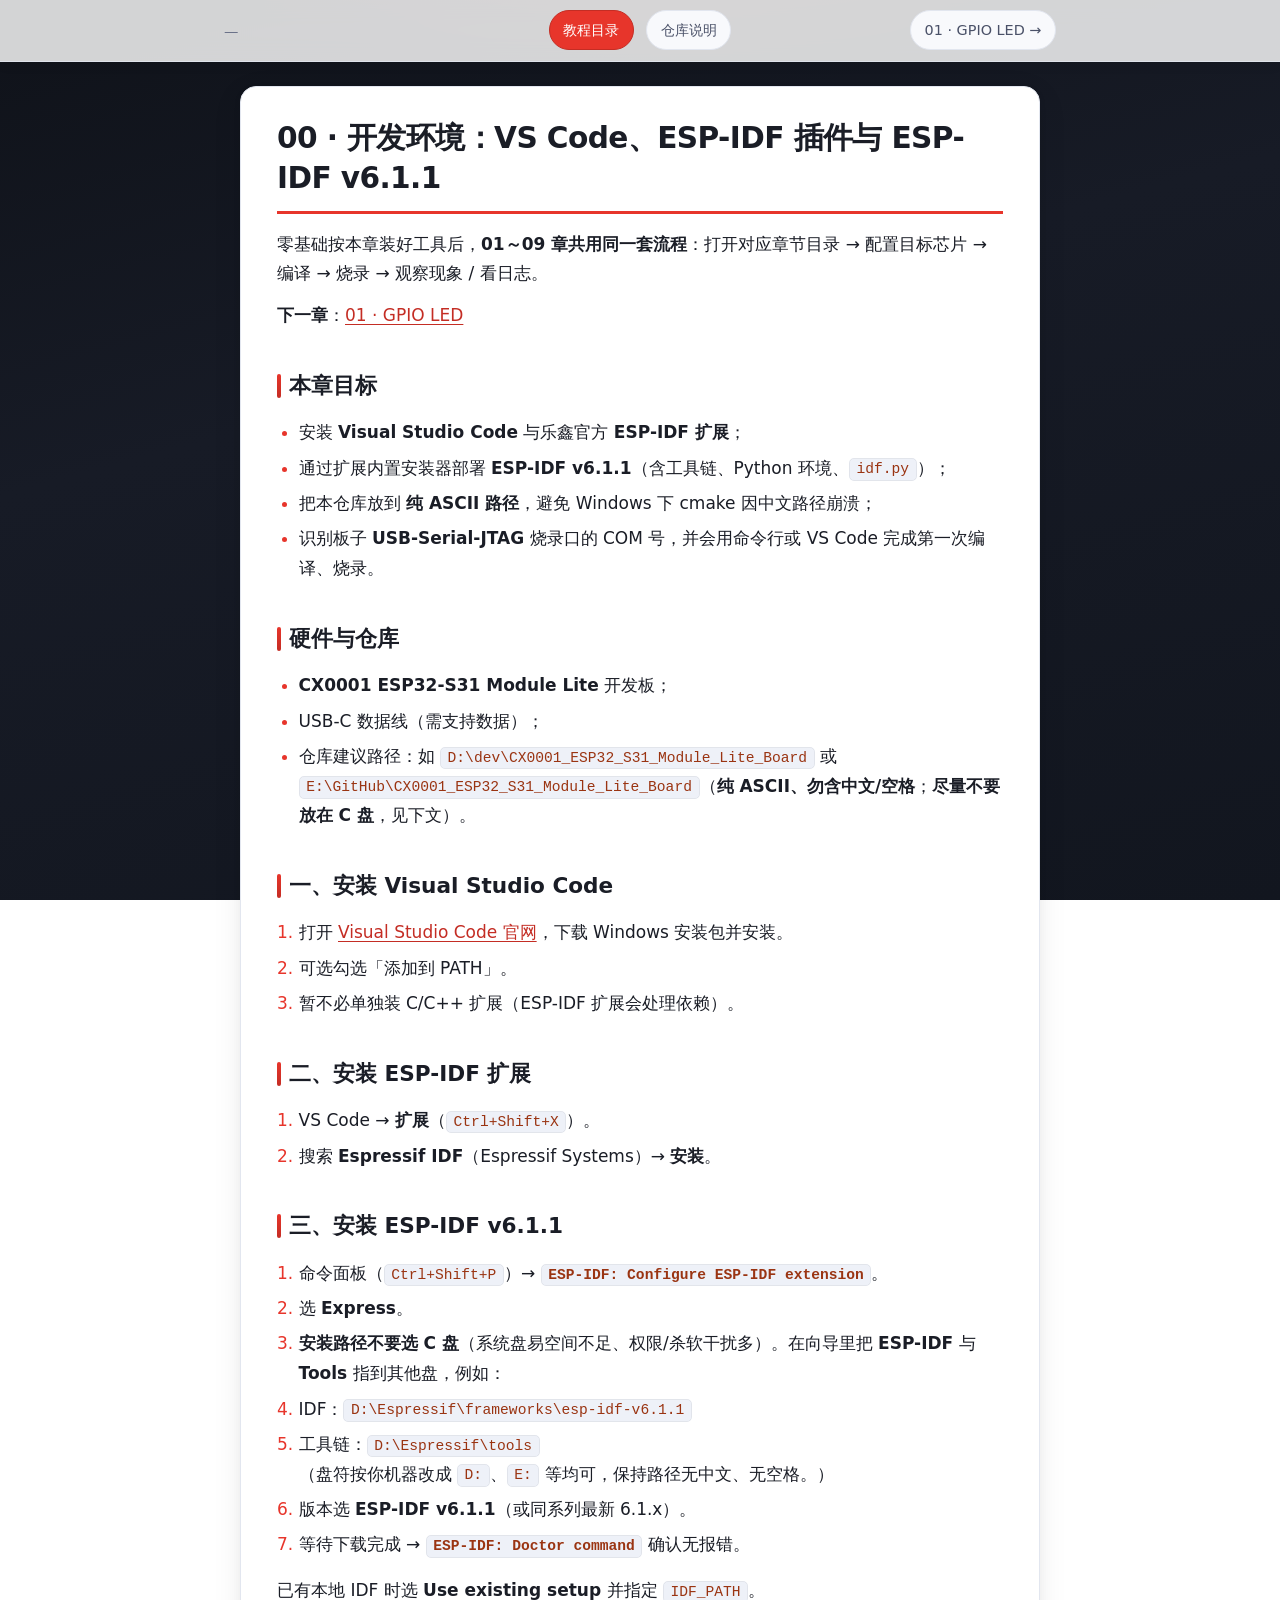
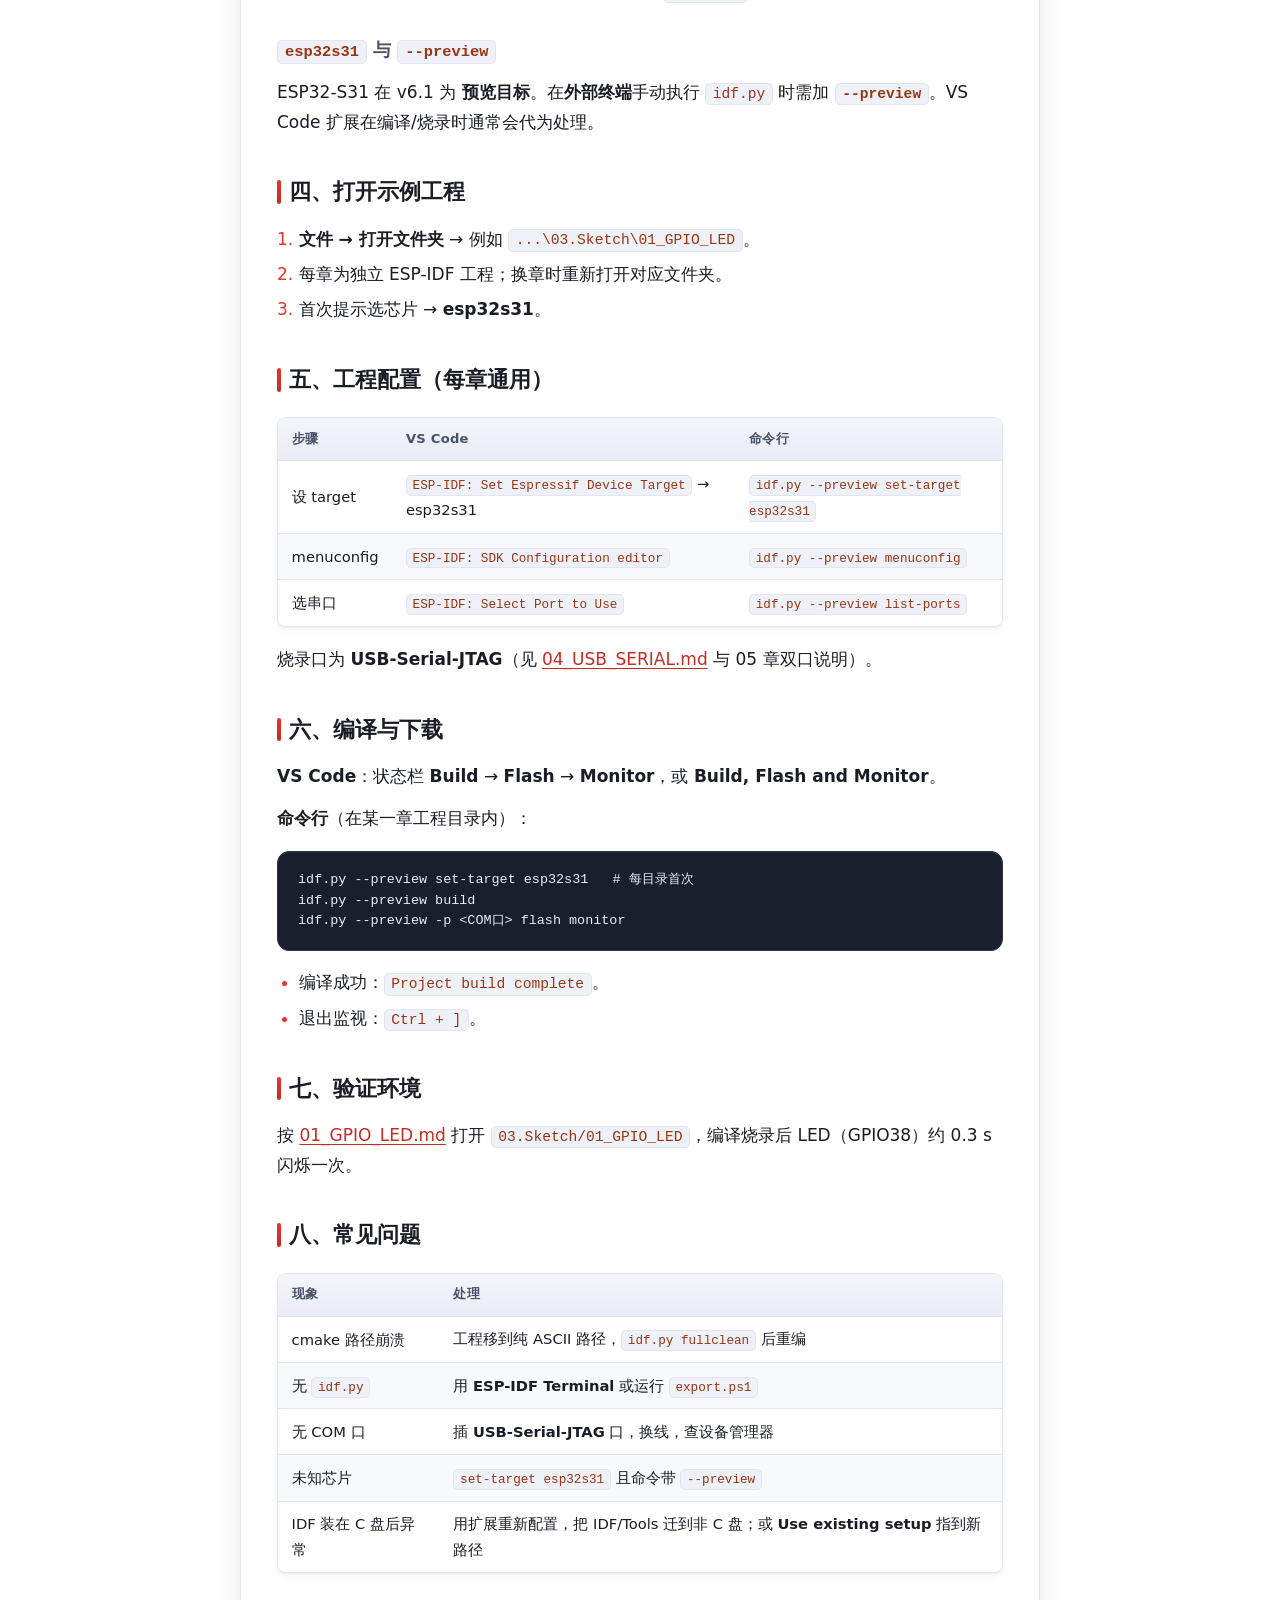
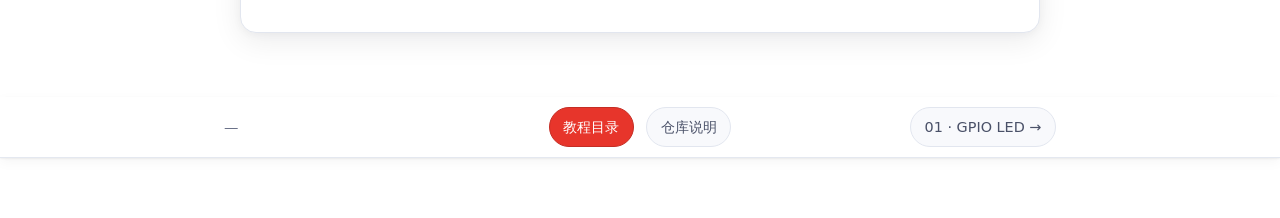
==== 04.教程/00_开发环境.html @ 6d284074 "Initial commit: CX0001 ESP32-S31 board materials and ESP-IDF tutorials Co-authored-by: Cursor <curso" ====
<!DOCTYPE html>
<html lang="zh-CN">
<head>
  <meta charset="utf-8">
  <meta name="viewport" content="width=device-width, initial-scale=1">
  <title>00 · 开发环境：VS Code、ESP-IDF 插件与 ESP-IDF v6.1.1 — CX0001 教程</title>
  <meta name="theme-color" content="#171b26">
  <link rel="stylesheet" href="assets/style.css">
</head>
<body>
<nav class="site-nav" aria-label="章节导航">
  <div class="site-nav-inner">
    <div class="nav-prev"><span class="sep">—</span></div>
    <div class="nav-center">
      <a class="nav-pill nav-pill-primary" href="index.html">教程目录</a>
      <a class="nav-pill" href="../README.md">仓库说明</a>
    </div>
    <div class="nav-next"><a class="nav-pill" href="01_GPIO_LED.html">01 · GPIO LED →</a></div>
  </div>
</nav>
<main class="content">
<article class="prose">
<h1>00 · 开发环境：VS Code、ESP-IDF 插件与 ESP-IDF v6.1.1</h1>
<p>零基础按本章装好工具后，<strong>01～09 章共用同一套流程</strong>：打开对应章节目录 → 配置目标芯片 → 编译 → 烧录 → 观察现象 / 看日志。</p>
<p><strong>下一章</strong>：<a href="01_GPIO_LED.html">01 · GPIO LED</a></p>
<h2>本章目标</h2>
<ul>
<li>安装 <strong>Visual Studio Code</strong> 与乐鑫官方 <strong>ESP-IDF 扩展</strong>；</li>
<li>通过扩展内置安装器部署 <strong>ESP-IDF v6.1.1</strong>（含工具链、Python 环境、<code>idf.py</code>）；</li>
<li>把本仓库放到 <strong>纯 ASCII 路径</strong>，避免 Windows 下 cmake 因中文路径崩溃；</li>
<li>识别板子 <strong>USB-Serial-JTAG</strong> 烧录口的 COM 号，并会用命令行或 VS Code 完成第一次编译、烧录。</li>
</ul>
<h2>硬件与仓库</h2>
<ul>
<li><strong>CX0001 ESP32-S31 Module Lite</strong> 开发板；</li>
<li>USB-C 数据线（需支持数据）；</li>
<li>仓库建议路径：如 <code>D:\dev\CX0001_ESP32_S31_Module_Lite_Board</code> 或 <code>E:\GitHub\CX0001_ESP32_S31_Module_Lite_Board</code>（<strong>纯 ASCII、勿含中文/空格</strong>；<strong>尽量不要放在 C 盘</strong>，见下文）。</li>
</ul>
<h2>一、安装 Visual Studio Code</h2>
<ol>
<li>打开 <a href="https://code.visualstudio.com/">Visual Studio Code 官网</a>，下载 Windows 安装包并安装。</li>
<li>可选勾选「添加到 PATH」。</li>
<li>暂不必单独装 C/C++ 扩展（ESP-IDF 扩展会处理依赖）。</li>
</ol>
<h2>二、安装 ESP-IDF 扩展</h2>
<ol>
<li>VS Code → <strong>扩展</strong>（<code>Ctrl+Shift+X</code>）。</li>
<li>搜索 <strong>Espressif IDF</strong>（Espressif Systems）→ <strong>安装</strong>。</li>
</ol>
<h2>三、安装 ESP-IDF v6.1.1</h2>
<ol>
<li>命令面板（<code>Ctrl+Shift+P</code>）→ <strong><code>ESP-IDF: Configure ESP-IDF extension</code></strong>。</li>
<li>选 <strong>Express</strong>。</li>
<li><strong>安装路径不要选 C 盘</strong>（系统盘易空间不足、权限/杀软干扰多）。在向导里把 <strong>ESP-IDF</strong> 与 <strong>Tools</strong> 指到其他盘，例如：</li>
<li>IDF：<code>D:\Espressif\frameworks\esp-idf-v6.1.1</code></li>
<li>工具链：<code>D:\Espressif\tools</code><br>
   （盘符按你机器改成 <code>D:</code>、<code>E:</code> 等均可，保持路径无中文、无空格。）</li>
<li>版本选 <strong>ESP-IDF v6.1.1</strong>（或同系列最新 6.1.x）。</li>
<li>等待下载完成 → <strong><code>ESP-IDF: Doctor command</code></strong> 确认无报错。</li>
</ol>
<p>已有本地 IDF 时选 <strong>Use existing setup</strong> 并指定 <code>IDF_PATH</code>。</p>
<h3><code>esp32s31</code> 与 <code>--preview</code></h3>
<p>ESP32-S31 在 v6.1 为 <strong>预览目标</strong>。在<strong>外部终端</strong>手动执行 <code>idf.py</code> 时需加 <strong><code>--preview</code></strong>。VS Code 扩展在编译/烧录时通常会代为处理。</p>
<h2>四、打开示例工程</h2>
<ol>
<li><strong>文件 → 打开文件夹</strong> → 例如 <code>...\03.Sketch\01_GPIO_LED</code>。</li>
<li>每章为独立 ESP-IDF 工程；换章时重新打开对应文件夹。</li>
<li>首次提示选芯片 → <strong>esp32s31</strong>。</li>
</ol>
<h2>五、工程配置（每章通用）</h2>
<table>
<thead>
<tr>
<th>步骤</th>
<th>VS Code</th>
<th>命令行</th>
</tr>
</thead>
<tbody>
<tr>
<td>设 target</td>
<td><code>ESP-IDF: Set Espressif Device Target</code> → esp32s31</td>
<td><code>idf.py --preview set-target esp32s31</code></td>
</tr>
<tr>
<td>menuconfig</td>
<td><code>ESP-IDF: SDK Configuration editor</code></td>
<td><code>idf.py --preview menuconfig</code></td>
</tr>
<tr>
<td>选串口</td>
<td><code>ESP-IDF: Select Port to Use</code></td>
<td><code>idf.py --preview list-ports</code></td>
</tr>
</tbody>
</table>
<p>烧录口为 <strong>USB-Serial-JTAG</strong>（见 <a href="04_USB_SERIAL.html">04_USB_SERIAL.md</a> 与 05 章双口说明）。</p>
<h2>六、编译与下载</h2>
<p><strong>VS Code</strong>：状态栏 <strong>Build</strong> → <strong>Flash</strong> → <strong>Monitor</strong>，或 <strong>Build, Flash and Monitor</strong>。</p>
<p><strong>命令行</strong>（在某一章工程目录内）：</p>
<pre><code class="language-powershell">idf.py --preview set-target esp32s31   # 每目录首次
idf.py --preview build
idf.py --preview -p &lt;COM口&gt; flash monitor
</code></pre>
<ul>
<li>编译成功：<code>Project build complete</code>。</li>
<li>退出监视：<code>Ctrl + ]</code>。</li>
</ul>
<h2>七、验证环境</h2>
<p>按 <a href="01_GPIO_LED.html">01_GPIO_LED.md</a> 打开 <code>03.Sketch/01_GPIO_LED</code>，编译烧录后 LED（GPIO38）约 0.3 s 闪烁一次。</p>
<h2>八、常见问题</h2>
<table>
<thead>
<tr>
<th>现象</th>
<th>处理</th>
</tr>
</thead>
<tbody>
<tr>
<td>cmake 路径崩溃</td>
<td>工程移到纯 ASCII 路径，<code>idf.py fullclean</code> 后重编</td>
</tr>
<tr>
<td>无 <code>idf.py</code></td>
<td>用 <strong>ESP-IDF Terminal</strong> 或运行 <code>export.ps1</code></td>
</tr>
<tr>
<td>无 COM 口</td>
<td>插 <strong>USB-Serial-JTAG</strong> 口，换线，查设备管理器</td>
</tr>
<tr>
<td>未知芯片</td>
<td><code>set-target esp32s31</code> 且命令带 <code>--preview</code></td>
</tr>
<tr>
<td>IDF 装在 C 盘后异常</td>
<td>用扩展重新配置，把 IDF/Tools 迁到非 C 盘；或 <strong>Use existing setup</strong> 指到新路径</td>
</tr>
</tbody>
</table>
</article>
</main>
<nav class="site-nav" aria-label="章节导航">
  <div class="site-nav-inner">
    <div class="nav-prev"><span class="sep">—</span></div>
    <div class="nav-center">
      <a class="nav-pill nav-pill-primary" href="index.html">教程目录</a>
      <a class="nav-pill" href="../README.md">仓库说明</a>
    </div>
    <div class="nav-next"><a class="nav-pill" href="01_GPIO_LED.html">01 · GPIO LED →</a></div>
  </div>
</nav>
<footer class="page-foot">CX0001 ESP32-S31 · ESP-IDF v6.1.1 教程（HTML 由 build_html.py 生成）</footer>
</body>
</html>
---- 04.教程/assets/style.css ----
/* CX0001 教程 — 静态 HTML 阅读样式 */
:root {
  --accent: #e7352b;
  --accent-dark: #c42d24;
  --accent-soft: rgba(231, 53, 43, 0.12);
  --accent-glow: rgba(231, 53, 43, 0.25);

  --bg0: #0f1219;
  --bg1: #171b26;
  --bg2: #1e2433;
  --surface: #ffffff;
  --surface-raised: #f8f9fc;

  --text: #1a1d26;
  --text-secondary: #4a5168;
  --text-muted: #6b7289;

  --border: #e2e6ef;
  --border-strong: #c8cedd;

  --link: #c42d24;
  --link-hover: #e7352b;

  --code-bg: #eef1f8;
  --pre-bg: #1a1f2e;
  --pre-fg: #e8ecf4;
  --pre-border: #2d3548;

  --radius-sm: 8px;
  --radius-md: 12px;
  --radius-lg: 16px;
  --shadow-sm: 0 1px 2px rgba(15, 18, 25, 0.06), 0 4px 12px rgba(15, 18, 25, 0.04);
  --shadow-md: 0 8px 30px rgba(15, 18, 25, 0.08), 0 2px 8px rgba(15, 18, 25, 0.04);
  --max: 48rem;
  --font-sans: "Segoe UI", "PingFang SC", "Microsoft YaHei", "Noto Sans SC", system-ui, sans-serif;
  --font-mono: "Cascadia Code", "Consolas", "JetBrains Mono", ui-monospace, monospace;
}

*,
*::before,
*::after {
  box-sizing: border-box;
}

html {
  scroll-behavior: smooth;
}

body {
  margin: 0;
  min-height: 100vh;
  font-family: var(--font-sans);
  font-size: 1.0625rem;
  line-height: 1.75;
  color: var(--text);
  background:
    radial-gradient(ellipse 80% 50% at 50% -20%, var(--accent-glow), transparent 55%),
    linear-gradient(165deg, var(--bg0) 0%, var(--bg1) 40%, #12161f 100%);
  background-attachment: fixed;
}

a {
  color: var(--link);
  text-decoration-thickness: 1px;
  text-underline-offset: 3px;
  transition: color 0.15s ease;
}

a:hover {
  color: var(--link-hover);
}

/* —— 顶栏导航 —— */
.site-nav {
  position: sticky;
  top: 0;
  z-index: 100;
  padding: 0.65rem 1rem;
  background: rgba(255, 255, 255, 0.82);
  backdrop-filter: blur(12px);
  -webkit-backdrop-filter: blur(12px);
  border-bottom: 1px solid rgba(226, 230, 239, 0.9);
  box-shadow: var(--shadow-sm);
}

.site-nav-inner {
  max-width: calc(var(--max) + 4rem);
  margin: 0 auto;
  display: grid;
  grid-template-columns: 1fr auto 1fr;
  gap: 0.75rem;
  align-items: center;
}

.site-nav .nav-prev {
  justify-self: start;
}

.site-nav .nav-center {
  justify-self: center;
  display: flex;
  flex-wrap: wrap;
  gap: 0.5rem 0.75rem;
  align-items: center;
  justify-content: center;
}

.site-nav .nav-next {
  justify-self: end;
  text-align: right;
}

.site-nav a {
  text-decoration: none;
  font-size: 0.9rem;
  font-weight: 500;
}

.site-nav a.nav-pill {
  display: inline-block;
  padding: 0.4rem 0.85rem;
  border-radius: 999px;
  background: var(--surface-raised);
  border: 1px solid var(--border);
  color: var(--text-secondary);
}

.site-nav a.nav-pill:hover {
  background: #fff;
  border-color: var(--accent);
  color: var(--accent);
}

.site-nav a.nav-pill-primary {
  background: var(--accent);
  border-color: var(--accent-dark);
  color: #fff;
}

.site-nav a.nav-pill-primary:hover {
  background: var(--accent-dark);
  color: #fff;
}

.site-nav .sep {
  color: var(--text-muted);
  font-size: 0.9rem;
}

/* —— 正文卡片 —— */
main.content {
  max-width: calc(var(--max) + 4rem);
  margin: 1.5rem auto 2rem;
  padding: 0 1rem 2rem;
}

main.content .prose {
  background: var(--surface);
  border-radius: var(--radius-lg);
  border: 1px solid var(--border);
  box-shadow: var(--shadow-md);
  padding: 2rem 2.25rem 2.5rem;
}

@media (max-width: 640px) {
  main.content .prose {
    padding: 1.35rem 1.15rem 1.75rem;
    border-radius: var(--radius-md);
  }

  .site-nav-inner {
    grid-template-columns: 1fr;
    text-align: center;
  }

  .site-nav .nav-prev,
  .site-nav .nav-next {
    justify-self: center;
  }
}

/* —— 排版 —— */
.prose h1 {
  font-size: 1.85rem;
  font-weight: 700;
  margin: 0 0 1rem;
  line-height: 1.35;
  letter-spacing: -0.02em;
  color: var(--text);
  padding-bottom: 0.75rem;
  border-bottom: 3px solid var(--accent);
}

.prose h2 {
  font-size: 1.35rem;
  font-weight: 600;
  margin: 2.25rem 0 0.85rem;
  color: var(--text);
  display: flex;
  align-items: center;
  gap: 0.5rem;
}

.prose h2::before {
  content: "";
  display: inline-block;
  width: 4px;
  height: 1.1em;
  background: linear-gradient(180deg, var(--accent), var(--accent-dark));
  border-radius: 2px;
  flex-shrink: 0;
}

.prose h3 {
  font-size: 1.12rem;
  font-weight: 600;
  margin: 1.75rem 0 0.6rem;
  color: var(--text-secondary);
}

.prose p {
  margin: 0.75rem 0;
}

.prose strong {
  color: var(--text);
  font-weight: 600;
}

.prose ul,
.prose ol {
  margin: 0.65rem 0 1rem;
  padding-left: 1.35rem;
}

.prose li {
  margin: 0.35rem 0;
}

.prose li::marker {
  color: var(--accent);
}

.prose hr {
  border: none;
  border-top: 1px dashed var(--border-strong);
  margin: 2rem 0;
}

/* —— 表格 —— */
.prose table {
  width: 100%;
  border-collapse: separate;
  border-spacing: 0;
  font-size: 0.92rem;
  margin: 1.15rem 0;
  border-radius: var(--radius-sm);
  overflow: hidden;
  border: 1px solid var(--border);
  box-shadow: var(--shadow-sm);
}

.prose thead th {
  background: linear-gradient(180deg, #f3f5fa 0%, #e9ecf4 100%);
  color: var(--text-secondary);
  font-weight: 600;
  font-size: 0.82rem;
  text-transform: none;
  letter-spacing: 0.02em;
}

.prose th,
.prose td {
  padding: 0.6rem 0.85rem;
  text-align: left;
  border-bottom: 1px solid var(--border);
}

.prose tr:last-child td {
  border-bottom: none;
}

.prose tbody tr:nth-child(even) {
  background: var(--surface-raised);
}

.prose tbody tr:hover {
  background: var(--accent-soft);
}

/* —— 行内代码 —— */
.prose code {
  font-family: var(--font-mono);
  font-size: 0.86em;
  background: var(--code-bg);
  color: #9a3412;
  padding: 0.15em 0.45em;
  border-radius: 5px;
  border: 1px solid rgba(0, 0, 0, 0.05);
}

/* —— 代码块 —— */
.prose pre {
  margin: 1.1rem 0;
  padding: 1.1rem 1.25rem;
  background: var(--pre-bg);
  color: var(--pre-fg);
  border-radius: var(--radius-md);
  border: 1px solid var(--pre-border);
  overflow-x: auto;
  font-size: 0.84rem;
  line-height: 1.55;
  box-shadow: inset 0 1px 0 rgba(255, 255, 255, 0.04);
}

.prose pre code {
  background: none;
  border: none;
  padding: 0;
  color: inherit;
  font-size: inherit;
}

/* —— 引用（教程提示） —— */
.prose blockquote {
  margin: 1.25rem 0;
  padding: 0.85rem 1.15rem;
  border: none;
  border-left: 4px solid var(--accent);
  border-radius: 0 var(--radius-sm) var(--radius-sm) 0;
  background: linear-gradient(90deg, var(--accent-soft), rgba(255, 255, 255, 0.6));
  color: var(--text-secondary);
  font-size: 0.96rem;
}

.prose blockquote p {
  margin: 0.35rem 0;
}

/* —— 目录页 —— */
.index-hero {
  text-align: center;
  margin-bottom: 2rem;
  padding: 1.75rem 1.25rem 2rem;
  border-radius: var(--radius-md);
  background: linear-gradient(135deg, var(--accent-soft) 0%, rgba(255, 255, 255, 0.9) 50%, #f0f4ff 100%);
  border: 1px solid var(--border);
}

.index-hero h1 {
  border-bottom: none;
  padding-bottom: 0;
  margin-bottom: 0.5rem;
}

.index-hero p {
  color: var(--text-secondary);
  margin: 0;
  font-size: 1rem;
}

.index-hero code {
  font-size: 0.9em;
}

/* —— 页脚 —— */
footer.page-foot {
  max-width: calc(var(--max) + 4rem);
  margin: 0 auto 2.5rem;
  padding: 0 1rem;
  font-size: 0.8rem;
  color: rgba(255, 255, 255, 0.45);
  text-align: center;
}
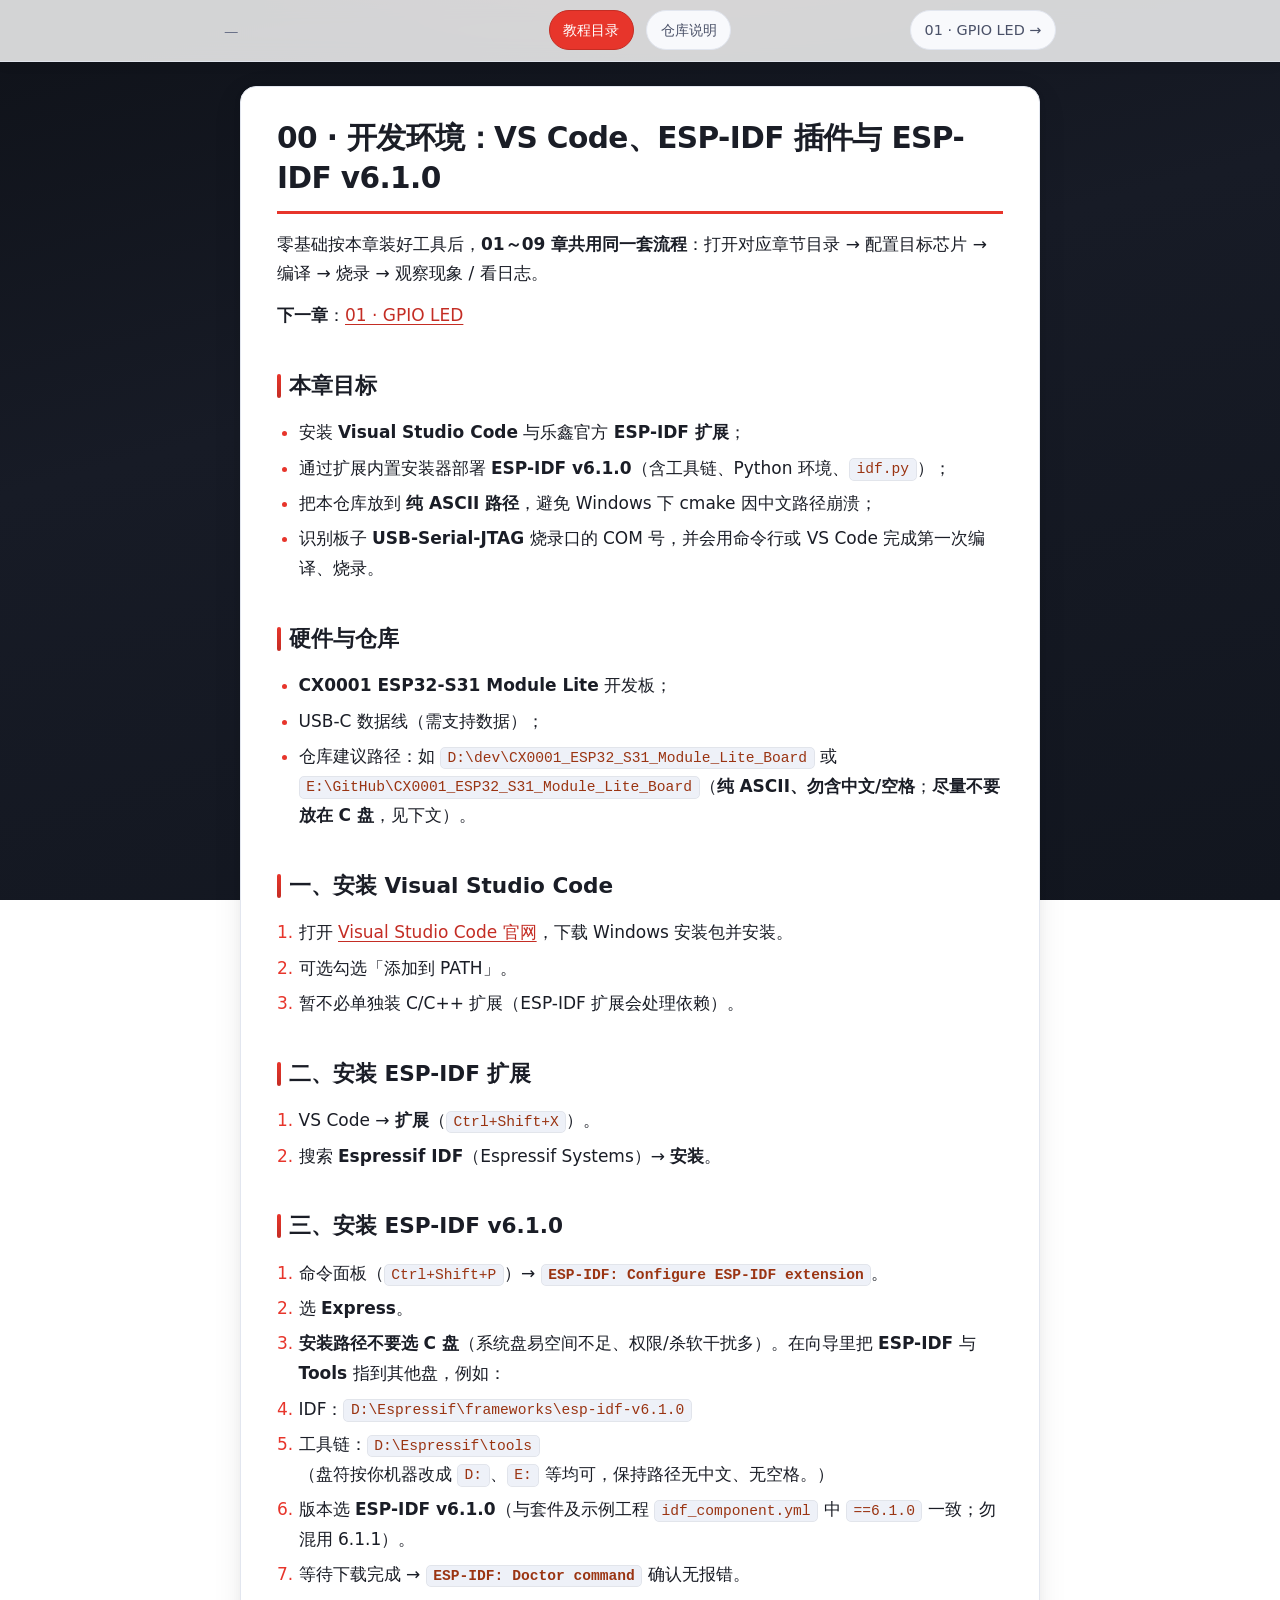
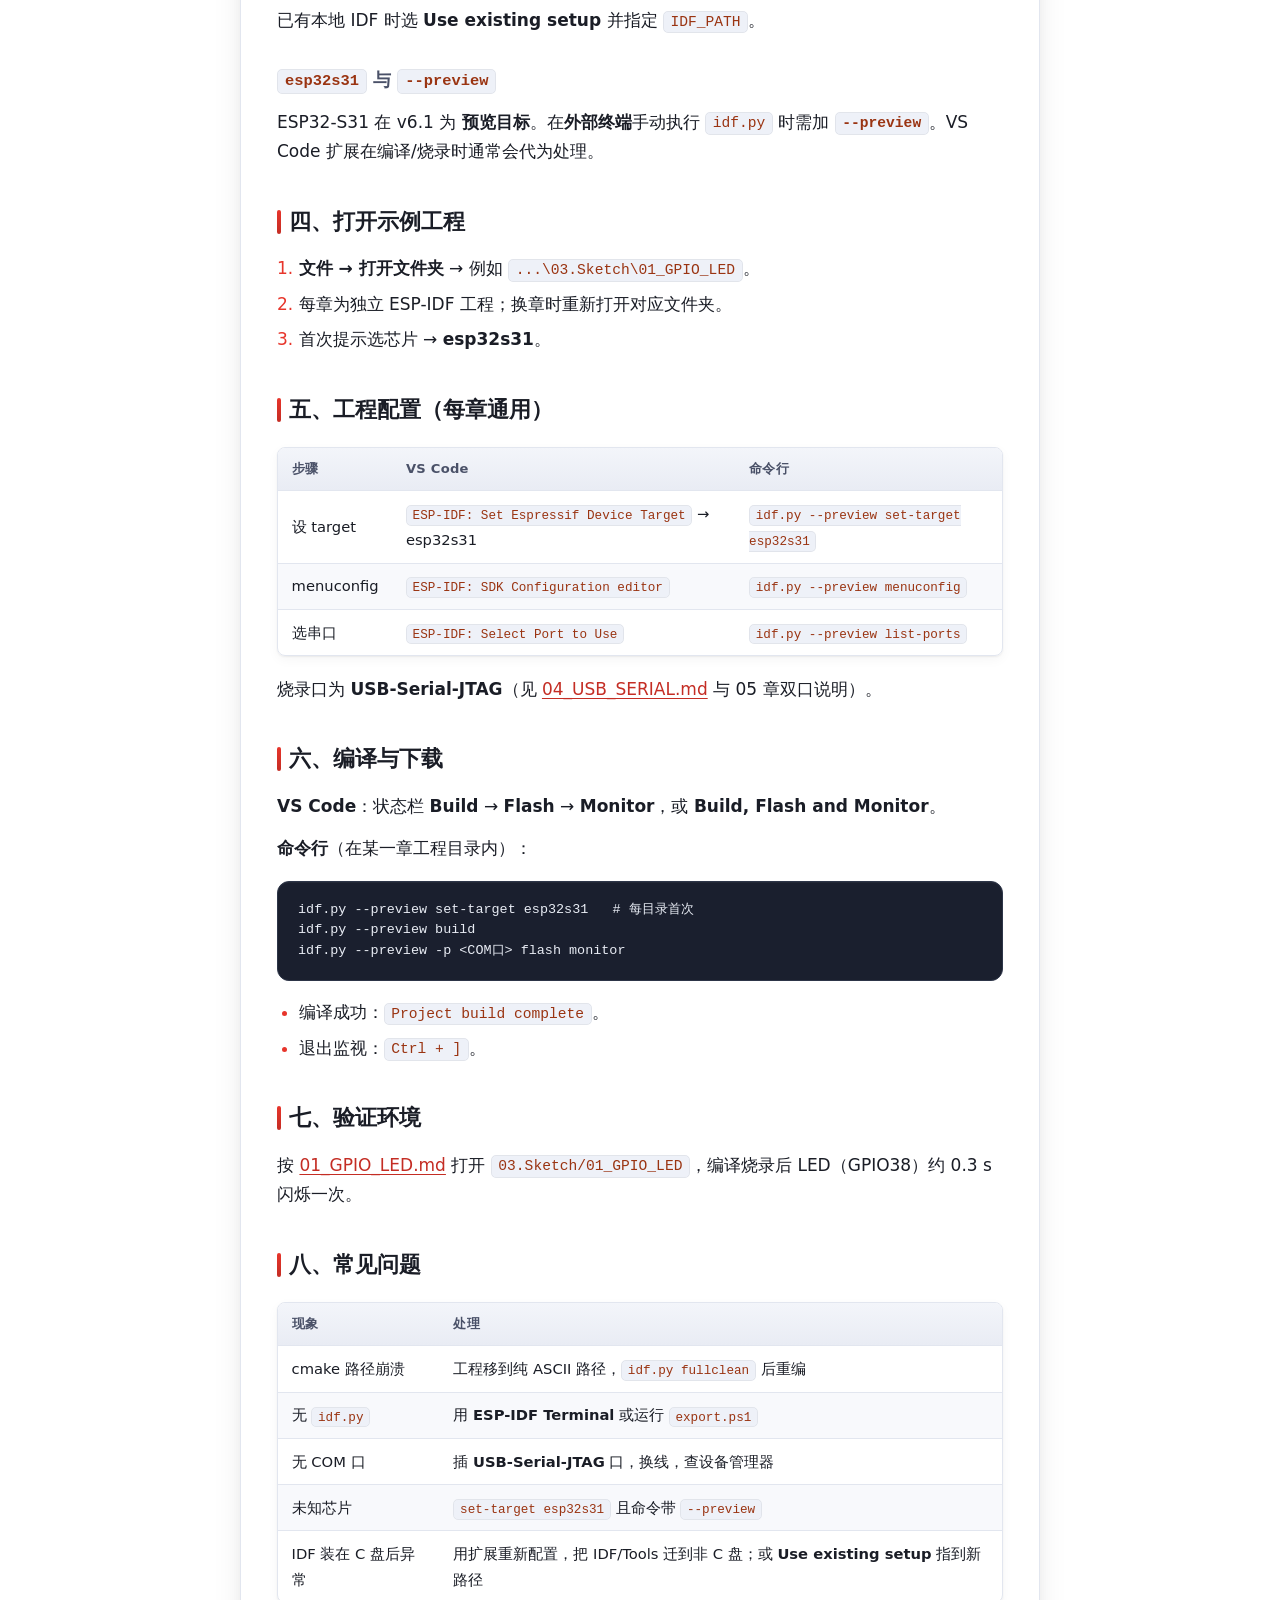
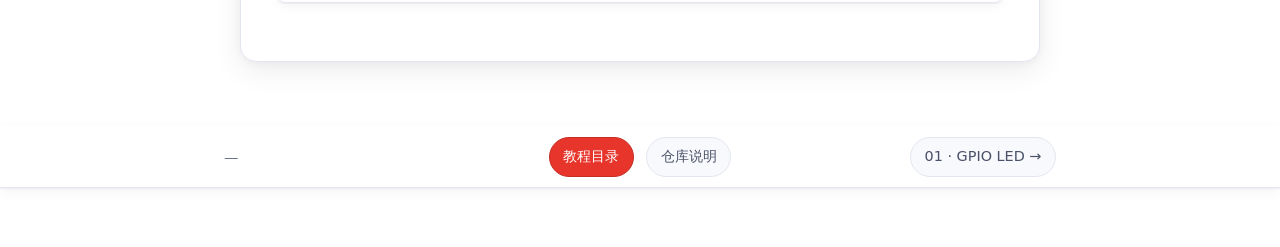
==== commit d95e9637: "docs: align tutorial text with ESP-IDF v6.1.0 (kit version) Co-authored-by: Cursor <cursoragent@curs" ====
--- a/04.教程/00_开发环境.html
+++ b/04.教程/00_开发环境.html
@@ -3,7 +3,7 @@
 <head>
   <meta charset="utf-8">
   <meta name="viewport" content="width=device-width, initial-scale=1">
-  <title>00 · 开发环境：VS Code、ESP-IDF 插件与 ESP-IDF v6.1.1 — CX0001 教程</title>
+  <title>00 · 开发环境：VS Code、ESP-IDF 插件与 ESP-IDF v6.1.0 — CX0001 教程</title>
   <meta name="theme-color" content="#171b26">
   <link rel="stylesheet" href="assets/style.css">
 </head>
@@ -13,20 +13,20 @@
     <div class="nav-prev"><span class="sep">—</span></div>
     <div class="nav-center">
       <a class="nav-pill nav-pill-primary" href="index.html">教程目录</a>
-      <a class="nav-pill" href="../README.md">仓库说明</a>
+      <a class="nav-pill" href="https://github.com/Zhentao-Lin/CX0001_ESP32_S31_Module_Lite_Board">仓库说明</a>
     </div>
     <div class="nav-next"><a class="nav-pill" href="01_GPIO_LED.html">01 · GPIO LED →</a></div>
   </div>
 </nav>
 <main class="content">
 <article class="prose">
-<h1>00 · 开发环境：VS Code、ESP-IDF 插件与 ESP-IDF v6.1.1</h1>
+<h1>00 · 开发环境：VS Code、ESP-IDF 插件与 ESP-IDF v6.1.0</h1>
 <p>零基础按本章装好工具后，<strong>01～09 章共用同一套流程</strong>：打开对应章节目录 → 配置目标芯片 → 编译 → 烧录 → 观察现象 / 看日志。</p>
 <p><strong>下一章</strong>：<a href="01_GPIO_LED.html">01 · GPIO LED</a></p>
 <h2>本章目标</h2>
 <ul>
 <li>安装 <strong>Visual Studio Code</strong> 与乐鑫官方 <strong>ESP-IDF 扩展</strong>；</li>
-<li>通过扩展内置安装器部署 <strong>ESP-IDF v6.1.1</strong>（含工具链、Python 环境、<code>idf.py</code>）；</li>
+<li>通过扩展内置安装器部署 <strong>ESP-IDF v6.1.0</strong>（含工具链、Python 环境、<code>idf.py</code>）；</li>
 <li>把本仓库放到 <strong>纯 ASCII 路径</strong>，避免 Windows 下 cmake 因中文路径崩溃；</li>
 <li>识别板子 <strong>USB-Serial-JTAG</strong> 烧录口的 COM 号，并会用命令行或 VS Code 完成第一次编译、烧录。</li>
 </ul>
@@ -47,15 +47,15 @@
 <li>VS Code → <strong>扩展</strong>（<code>Ctrl+Shift+X</code>）。</li>
 <li>搜索 <strong>Espressif IDF</strong>（Espressif Systems）→ <strong>安装</strong>。</li>
 </ol>
-<h2>三、安装 ESP-IDF v6.1.1</h2>
+<h2>三、安装 ESP-IDF v6.1.0</h2>
 <ol>
 <li>命令面板（<code>Ctrl+Shift+P</code>）→ <strong><code>ESP-IDF: Configure ESP-IDF extension</code></strong>。</li>
 <li>选 <strong>Express</strong>。</li>
 <li><strong>安装路径不要选 C 盘</strong>（系统盘易空间不足、权限/杀软干扰多）。在向导里把 <strong>ESP-IDF</strong> 与 <strong>Tools</strong> 指到其他盘，例如：</li>
-<li>IDF：<code>D:\Espressif\frameworks\esp-idf-v6.1.1</code></li>
+<li>IDF：<code>D:\Espressif\frameworks\esp-idf-v6.1.0</code></li>
 <li>工具链：<code>D:\Espressif\tools</code><br>
    （盘符按你机器改成 <code>D:</code>、<code>E:</code> 等均可，保持路径无中文、无空格。）</li>
-<li>版本选 <strong>ESP-IDF v6.1.1</strong>（或同系列最新 6.1.x）。</li>
+<li>版本选 <strong>ESP-IDF v6.1.0</strong>（与套件及示例工程 <code>idf_component.yml</code> 中 <code>==6.1.0</code> 一致；勿混用 6.1.1）。</li>
 <li>等待下载完成 → <strong><code>ESP-IDF: Doctor command</code></strong> 确认无报错。</li>
 </ol>
 <p>已有本地 IDF 时选 <strong>Use existing setup</strong> 并指定 <code>IDF_PATH</code>。</p>
@@ -146,11 +146,11 @@
     <div class="nav-prev"><span class="sep">—</span></div>
     <div class="nav-center">
       <a class="nav-pill nav-pill-primary" href="index.html">教程目录</a>
-      <a class="nav-pill" href="../README.md">仓库说明</a>
+      <a class="nav-pill" href="https://github.com/Zhentao-Lin/CX0001_ESP32_S31_Module_Lite_Board">仓库说明</a>
     </div>
     <div class="nav-next"><a class="nav-pill" href="01_GPIO_LED.html">01 · GPIO LED →</a></div>
   </div>
 </nav>
-<footer class="page-foot">CX0001 ESP32-S31 · ESP-IDF v6.1.1 教程（HTML 由 build_html.py 生成）</footer>
+<footer class="page-foot">CX0001 ESP32-S31 · ESP-IDF v6.1.0 教程（HTML 由 build_html.py 生成）</footer>
 </body>
 </html>
--- a/04.教程/assets/style.css
+++ b/04.教程/assets/style.css
@@ -337,6 +337,31 @@
   margin: 0.35rem 0;
 }
 
+.prose img {
+  max-width: 100%;
+  height: auto;
+  display: block;
+  margin: 1.25rem auto;
+  border-radius: var(--radius-md);
+  border: 1px solid var(--border);
+  box-shadow: var(--shadow-sm);
+}
+
+.prose .board-figure {
+  margin: 0 0 2rem;
+  text-align: center;
+}
+
+.prose .board-figure img {
+  margin: 0 auto;
+}
+
+.prose figcaption {
+  margin-top: 0.65rem;
+  font-size: 0.9rem;
+  color: var(--text-muted);
+}
+
 /* —— 目录页 —— */
 .index-hero {
   text-align: center;
